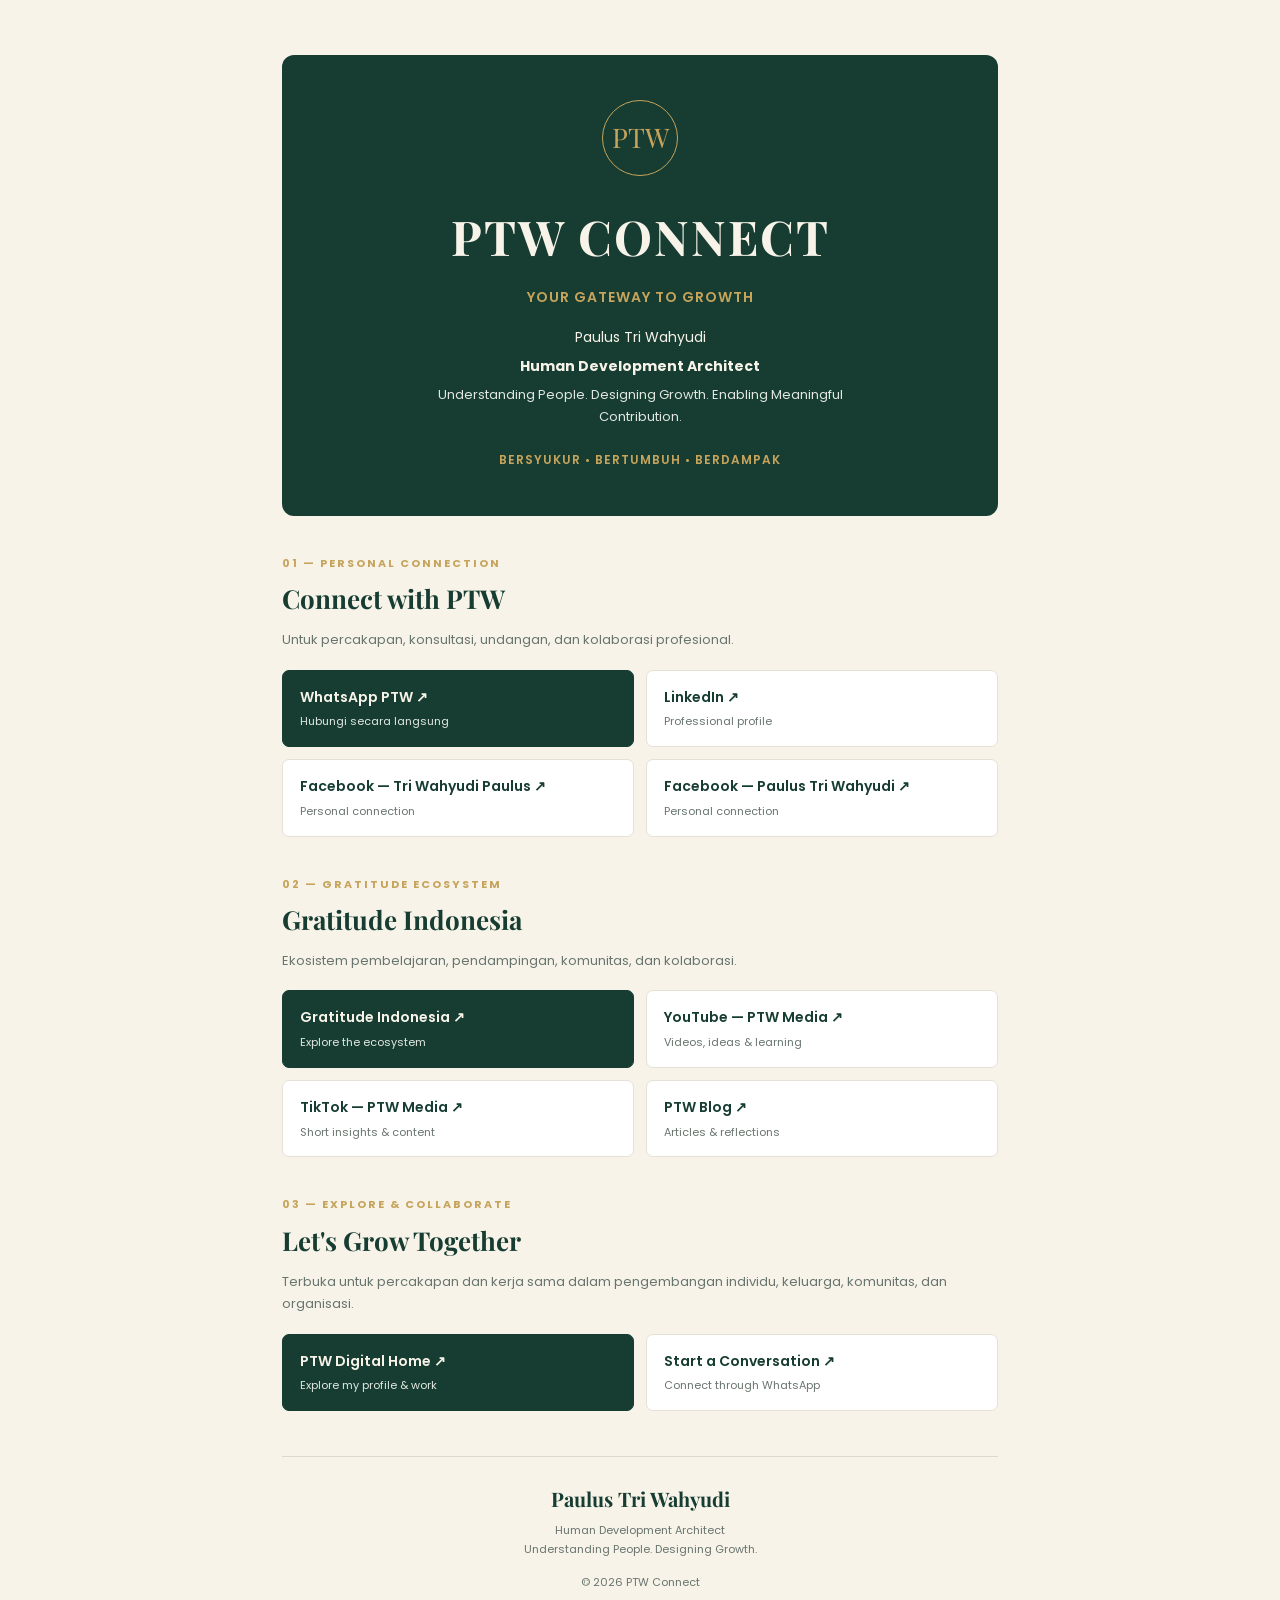
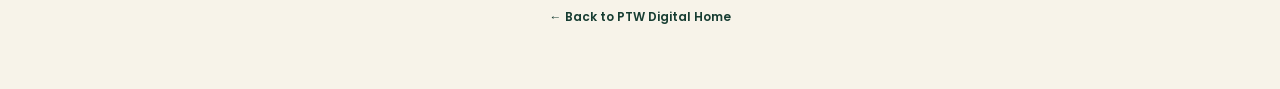
==== connect.html @ 4e91369a "Create PTW Connect landing page This HTML file serves as a landing page for PTW Connect, featuring p" ====
<!DOCTYPE html>
<html lang="id">
<head>
  <meta charset="UTF-8">
  <meta name="viewport" content="width=device-width, initial-scale=1.0">

  <title>PTW Connect | Paulus Tri Wahyudi</title>

  <meta name="description" content="Connect with Paulus Tri Wahyudi, Human Development Architect, and explore Gratitude Indonesia.">

  <link rel="preconnect" href="https://fonts.googleapis.com">
  <link rel="preconnect" href="https://fonts.gstatic.com" crossorigin>
  <link href="https://fonts.googleapis.com/css2?family=Poppins:wght@300;400;500;600;700&family=Playfair+Display:wght@500;600;700&display=swap" rel="stylesheet">

  <style>
    :root {
      --forest: #173D32;
      --forest-light: #285747;
      --cream: #F7F3E9;
      --gold: #C6A45C;
      --text: #26352E;
      --muted: #68756E;
      --white: #FFFFFF;
    }

    * {
      margin: 0;
      padding: 0;
      box-sizing: border-box;
    }

    body {
      font-family: 'Poppins', sans-serif;
      background: var(--cream);
      color: var(--text);
      line-height: 1.7;
    }

    .connect-page {
      width: 100%;
      max-width: 760px;
      margin: auto;
      padding: 55px 22px 35px;
    }

    .connect-hero {
      text-align: center;
      padding: 45px 25px;
      background: var(--forest);
      color: var(--cream);
      border-radius: 12px;
    }

    .connect-monogram {
      width: 76px;
      height: 76px;
      margin: 0 auto 20px;
      display: flex;
      align-items: center;
      justify-content: center;
      border: 1px solid var(--gold);
      border-radius: 50%;
      color: var(--gold);
      font-family: 'Playfair Display', serif;
      font-size: 27px;
    }

    .connect-hero h1 {
      font-family: 'Playfair Display', serif;
      font-size: clamp(34px, 7vw, 48px);
      letter-spacing: 2px;
      margin-bottom: 8px;
    }

    .connect-subtitle {
      color: var(--gold);
      font-size: 14px;
      font-weight: 600;
      letter-spacing: 1px;
      margin-bottom: 17px;
    }

    .connect-identity {
      font-size: 14px;
      margin-bottom: 5px;
    }

    .connect-description {
      max-width: 470px;
      margin: 0 auto;
      color: #E1E8E1;
      font-size: 13px;
    }

    .connect-tagline {
      margin-top: 22px;
      color: var(--gold);
      font-size: 12px;
      font-weight: 600;
      letter-spacing: 1px;
    }

    .connect-section {
      margin-top: 38px;
    }

    .connect-label {
      color: var(--gold);
      font-size: 11px;
      font-weight: 700;
      letter-spacing: 2px;
      margin-bottom: 5px;
    }

    .connect-section h2 {
      font-family: 'Playfair Display', serif;
      color: var(--forest);
      font-size: 26px;
      margin-bottom: 8px;
    }

    .connect-section > p {
      color: var(--muted);
      font-size: 13px;
      margin-bottom: 18px;
    }

    .connect-links {
      display: grid;
      grid-template-columns: 1fr 1fr;
      gap: 12px;
    }

    .connect-link {
      display: block;
      padding: 15px 17px;
      background: var(--white);
      border: 1px solid #E5E1D7;
      border-radius: 7px;
      text-decoration: none;
      color: var(--forest);
      transition: 0.25s ease;
    }

    .connect-link:hover {
      border-color: var(--gold);
      transform: translateY(-3px);
    }

    .connect-link strong {
      display: block;
      font-size: 14px;
      font-weight: 600;
      margin-bottom: 3px;
    }

    .connect-link span {
      display: block;
      color: var(--muted);
      font-size: 11px;
    }

    .connect-link.primary {
      background: var(--forest);
      border-color: var(--forest);
      color: var(--cream);
    }

    .connect-link.primary span {
      color: #E1E8E1;
    }

    .connect-footer {
      margin-top: 45px;
      padding: 25px 10px;
      border-top: 1px solid #DED9CD;
      text-align: center;
    }

    .connect-footer strong {
      display: block;
      color: var(--forest);
      font-family: 'Playfair Display', serif;
      font-size: 20px;
      margin-bottom: 5px;
    }

    .connect-footer p {
      color: var(--muted);
      font-size: 11px;
    }

    .connect-back {
      display: inline-block;
      margin-top: 15px;
      color: var(--forest);
      font-size: 12px;
      font-weight: 600;
      text-decoration: none;
    }

    @media (max-width: 520px) {
      .connect-page {
        padding: 22px 15px;
      }

      .connect-hero {
        padding: 38px 18px;
      }

      .connect-links {
        grid-template-columns: 1fr;
      }
    }
  </style>
</head>

<body>
  <main class="connect-page">

    <header class="connect-hero">
      <div class="connect-monogram">PTW</div>

      <h1>PTW CONNECT</h1>
      <div class="connect-subtitle">YOUR GATEWAY TO GROWTH</div>

      <p class="connect-identity">Paulus Tri Wahyudi</p>
      <p class="connect-identity"><strong>Human Development Architect</strong></p>

      <p class="connect-description">
        Understanding People. Designing Growth.
        Enabling Meaningful Contribution.
      </p>

      <div class="connect-tagline">
        BERSYUKUR • BERTUMBUH • BERDAMPAK
      </div>
    </header>

    <section class="connect-section">
      <div class="connect-label">01 — PERSONAL CONNECTION</div>
      <h2>Connect with PTW</h2>
      <p>Untuk percakapan, konsultasi, undangan, dan kolaborasi profesional.</p>

      <div class="connect-links">
        <a class="connect-link primary"
           href="https://wa.me/6289638962843"
           target="_blank" rel="noopener noreferrer">
          <strong>WhatsApp PTW ↗</strong>
          <span>Hubungi secara langsung</span>
        </a>

        <a class="connect-link"
           href="https://www.linkedin.com/in/paulus-tri-wahyudi-9019326a/"
           target="_blank" rel="noopener noreferrer">
          <strong>LinkedIn ↗</strong>
          <span>Professional profile</span>
        </a>

        <a class="connect-link"
           href="https://www.facebook.com/Paulustriwahyudi"
           target="_blank" rel="noopener noreferrer">
          <strong>Facebook — Tri Wahyudi Paulus ↗</strong>
          <span>Personal connection</span>
        </a>

        <a class="connect-link"
           href="https://www.facebook.com/paulus.triwahyudi.3"
           target="_blank" rel="noopener noreferrer">
          <strong>Facebook — Paulus Tri Wahyudi ↗</strong>
          <span>Personal connection</span>
        </a>
      </div>
    </section>

    <section class="connect-section">
      <div class="connect-label">02 — GRATITUDE ECOSYSTEM</div>
      <h2>Gratitude Indonesia</h2>
      <p>Ekosistem pembelajaran, pendampingan, komunitas, dan kolaborasi.</p>

      <div class="connect-links">
        <a class="connect-link primary"
           href="https://www.facebook.com/profile.php?id=61588974992456"
           target="_blank" rel="noopener noreferrer">
          <strong>Gratitude Indonesia ↗</strong>
          <span>Explore the ecosystem</span>
        </a>

        <a class="connect-link"
           href="https://www.youtube.com/@ptwmedia8630"
           target="_blank" rel="noopener noreferrer">
          <strong>YouTube — PTW Media ↗</strong>
          <span>Videos, ideas & learning</span>
        </a>

        <a class="connect-link"
           href="https://www.tiktok.com/@ptwmedia"
           target="_blank" rel="noopener noreferrer">
          <strong>TikTok — PTW Media ↗</strong>
          <span>Short insights & content</span>
        </a>

        <a class="connect-link"
           href="https://paulustriwahyudi.blogspot.com/"
           target="_blank" rel="noopener noreferrer">
          <strong>PTW Blog ↗</strong>
          <span>Articles & reflections</span>
        </a>
      </div>
    </section>

    <section class="connect-section">
      <div class="connect-label">03 — EXPLORE & COLLABORATE</div>
      <h2>Let's Grow Together</h2>
      <p>
        Terbuka untuk percakapan dan kerja sama dalam pengembangan
        individu, keluarga, komunitas, dan organisasi.
      </p>

      <div class="connect-links">
        <a class="connect-link primary"
           href="https://ptwgratitude.github.io/ptw-digital-home/"
           target="_blank" rel="noopener noreferrer">
          <strong>PTW Digital Home ↗</strong>
          <span>Explore my profile & work</span>
        </a>

        <a class="connect-link"
           href="https://wa.me/6289638962843"
           target="_blank" rel="noopener noreferrer">
          <strong>Start a Conversation ↗</strong>
          <span>Connect through WhatsApp</span>
        </a>
      </div>
    </section>

    <footer class="connect-footer">
      <strong>Paulus Tri Wahyudi</strong>
      <p>Human Development Architect</p>
      <p>Understanding People. Designing Growth.</p>
      <p style="margin-top: 15px;">© 2026 PTW Connect</p>

      <a class="connect-back"
         href="https://ptwgratitude.github.io/ptw-digital-home/">
        ← Back to PTW Digital Home
      </a>
    </footer>

  </main>
</body>
</html>
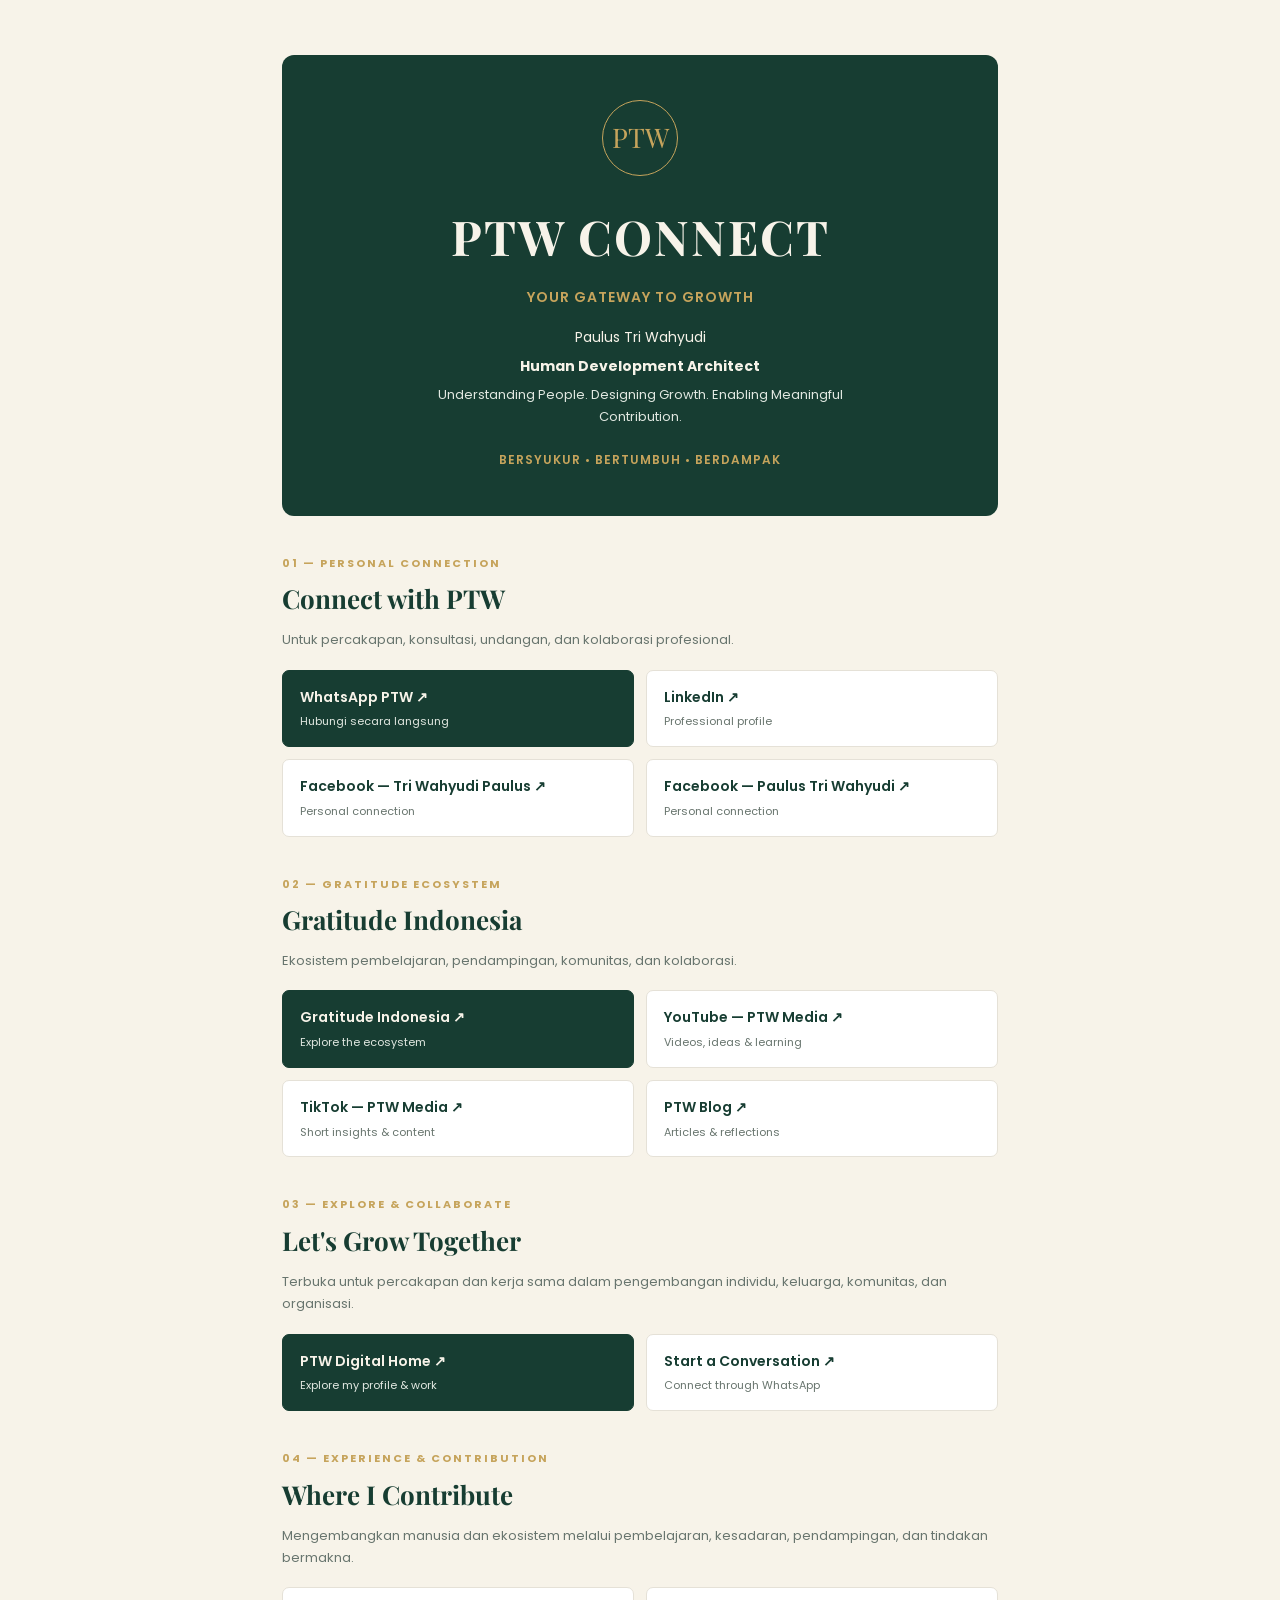
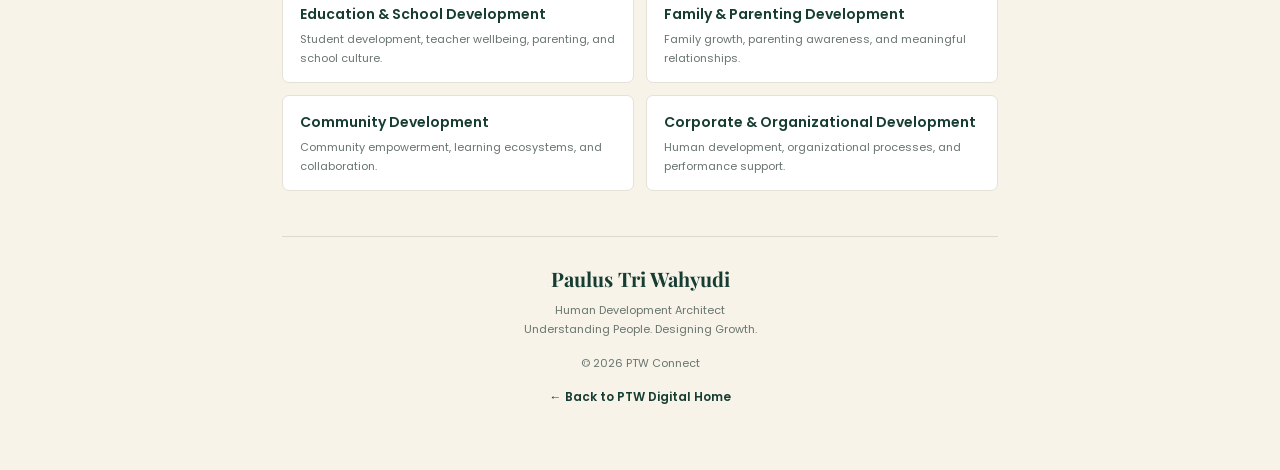
==== commit 5678ceb5: "Add experience and contribution section Added a new section detailing experience and contributions i" ====
--- a/connect.html
+++ b/connect.html
@@ -333,7 +333,38 @@
         </a>
       </div>
     </section>
-
+<section class="connect-section">
+  <div class="connect-label">04 — EXPERIENCE & CONTRIBUTION</div>
+  <h2>Where I Contribute</h2>
+  <p>
+    Mengembangkan manusia dan ekosistem melalui pembelajaran,
+    kesadaran, pendampingan, dan tindakan bermakna.
+  </p>
+
+  <div class="connect-links">
+
+    <div class="connect-link">
+      <strong>Education & School Development</strong>
+      <span>Student development, teacher wellbeing, parenting, and school culture.</span>
+    </div>
+
+    <div class="connect-link">
+      <strong>Family & Parenting Development</strong>
+      <span>Family growth, parenting awareness, and meaningful relationships.</span>
+    </div>
+
+    <div class="connect-link">
+      <strong>Community Development</strong>
+      <span>Community empowerment, learning ecosystems, and collaboration.</span>
+    </div>
+
+    <div class="connect-link">
+      <strong>Corporate & Organizational Development</strong>
+      <span>Human development, organizational processes, and performance support.</span>
+    </div>
+
+  </div>
+</section>
     <footer class="connect-footer">
       <strong>Paulus Tri Wahyudi</strong>
       <p>Human Development Architect</p>
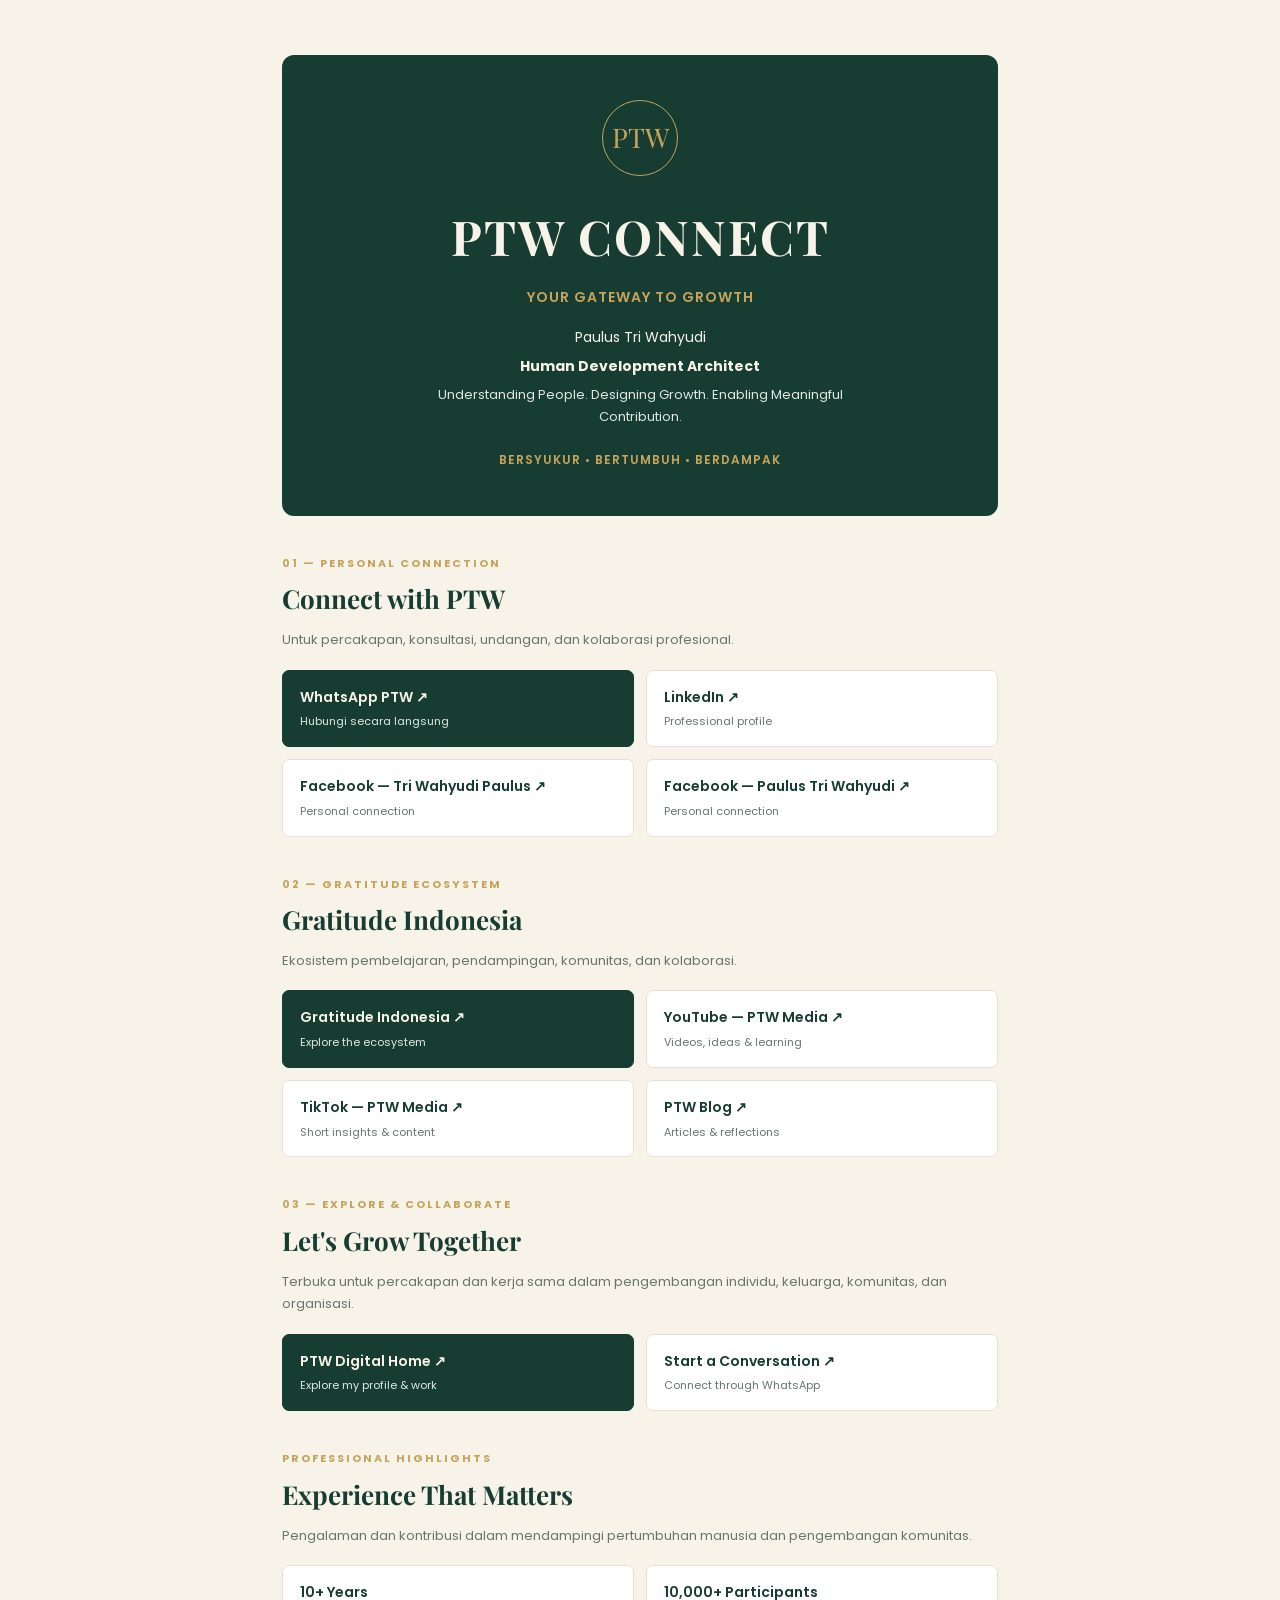
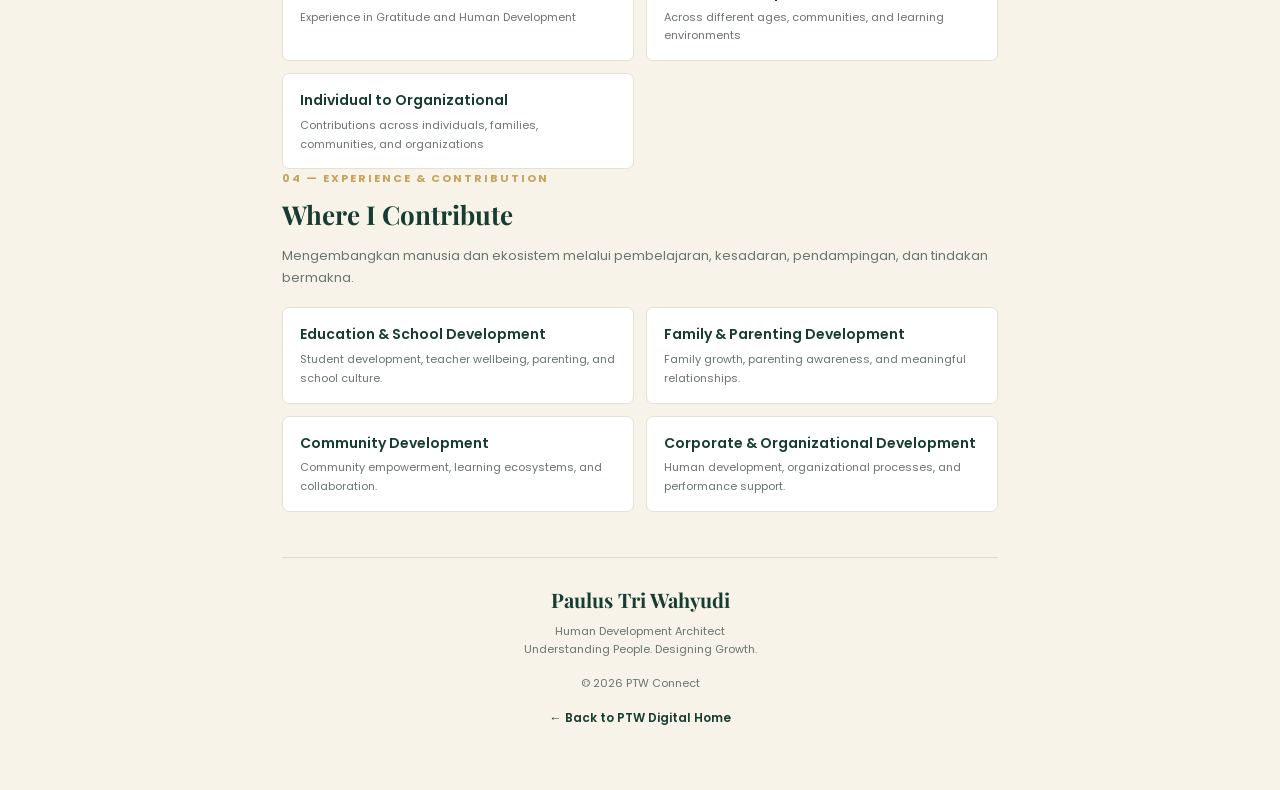
==== commit 2028e0ea: "Add PTW professional highlights Added a new section for professional highlights detailing experience" ====
--- a/connect.html
+++ b/connect.html
@@ -333,8 +333,34 @@
         </a>
       </div>
     </section>
-<section class="connect-section">
-  <div class="connect-label">04 — EXPERIENCE & CONTRIBUTION</div>
+<section class="connect-section"> 
+  <section class="connect-section">
+  <div class="connect-label">PROFESSIONAL HIGHLIGHTS</div>
+  <h2>Experience That Matters</h2>
+  <p>
+    Pengalaman dan kontribusi dalam mendampingi pertumbuhan
+    manusia dan pengembangan komunitas.
+  </p>
+
+  <div class="connect-links">
+
+    <div class="connect-link">
+      <strong>10+ Years</strong>
+      <span>Experience in Gratitude and Human Development</span>
+    </div>
+
+    <div class="connect-link">
+      <strong>10,000+ Participants</strong>
+      <span>Across different ages, communities, and learning environments</span>
+    </div>
+
+    <div class="connect-link">
+      <strong>Individual to Organizational</strong>
+      <span>Contributions across individuals, families, communities, and organizations</span>
+    </div>
+
+  </div>
+</section>  <div class="connect-label">04 — EXPERIENCE & CONTRIBUTION</div>
   <h2>Where I Contribute</h2>
   <p>
     Mengembangkan manusia dan ekosistem melalui pembelajaran,
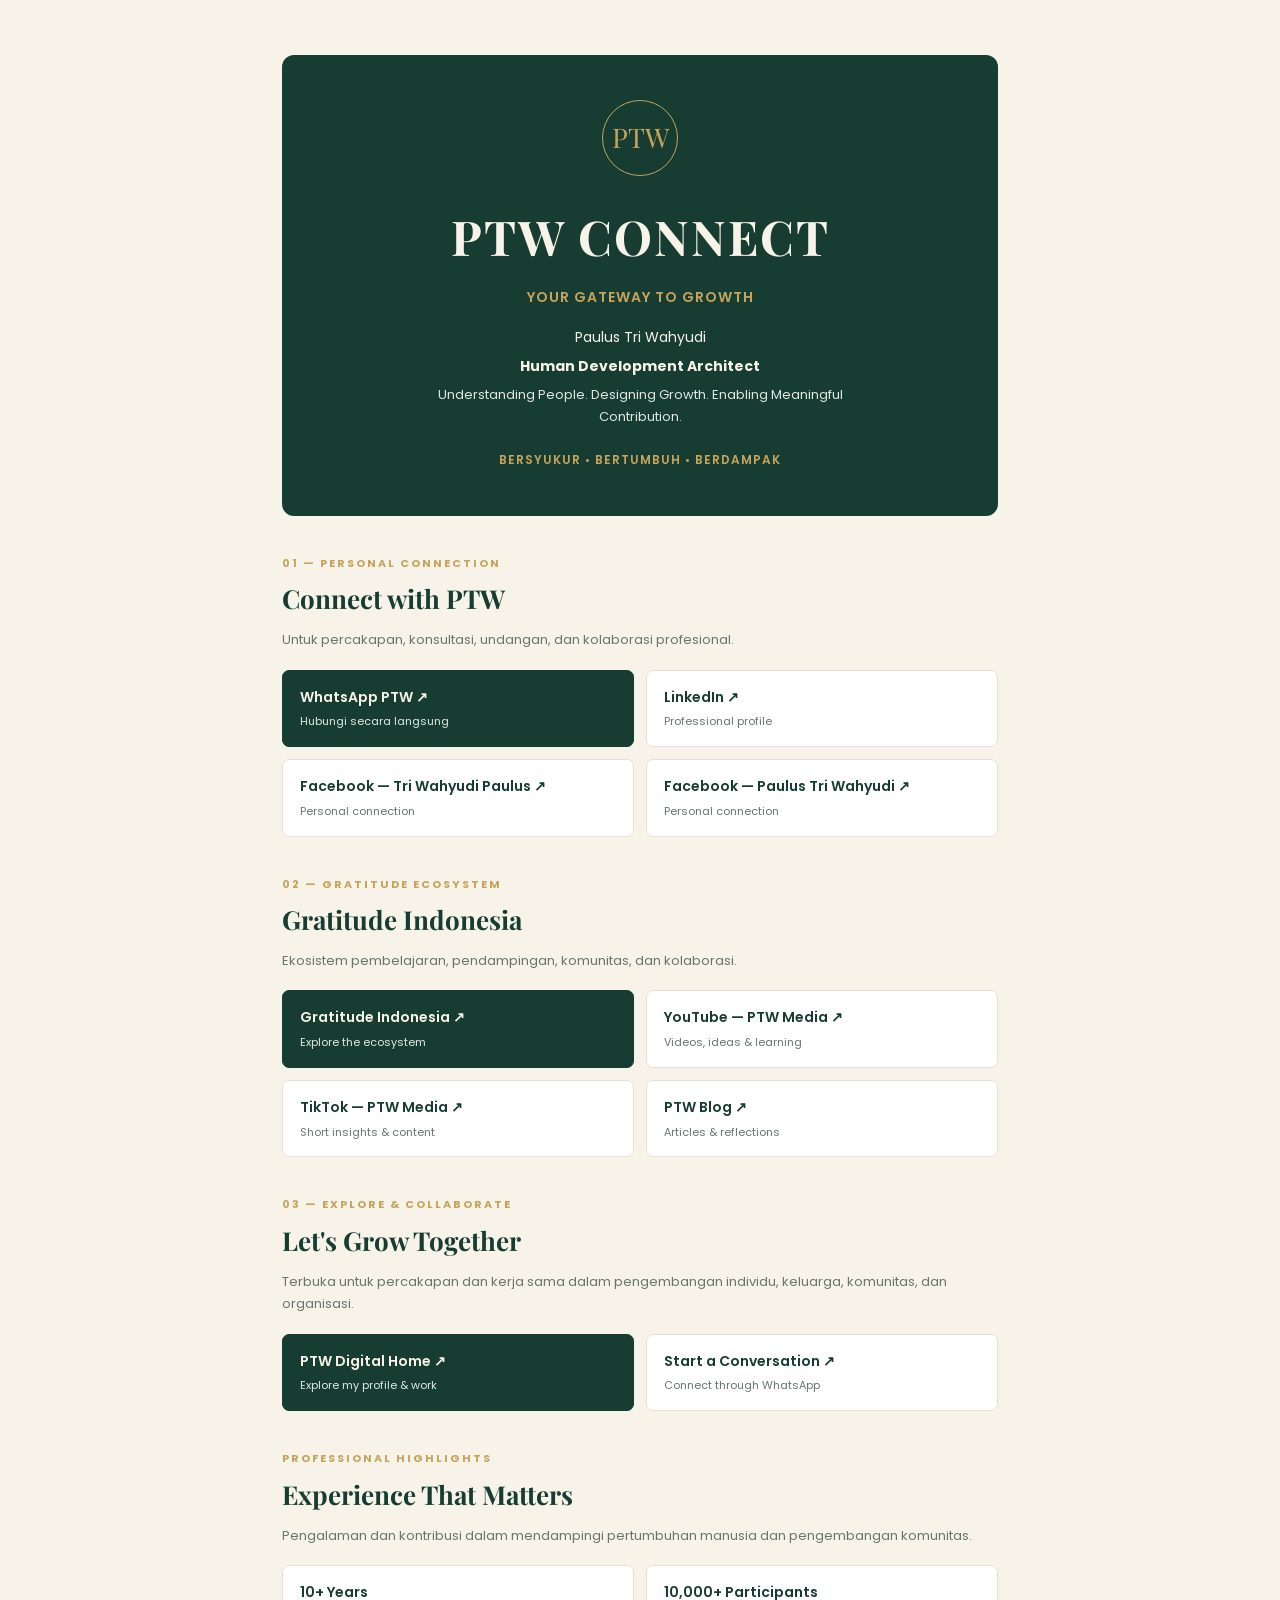
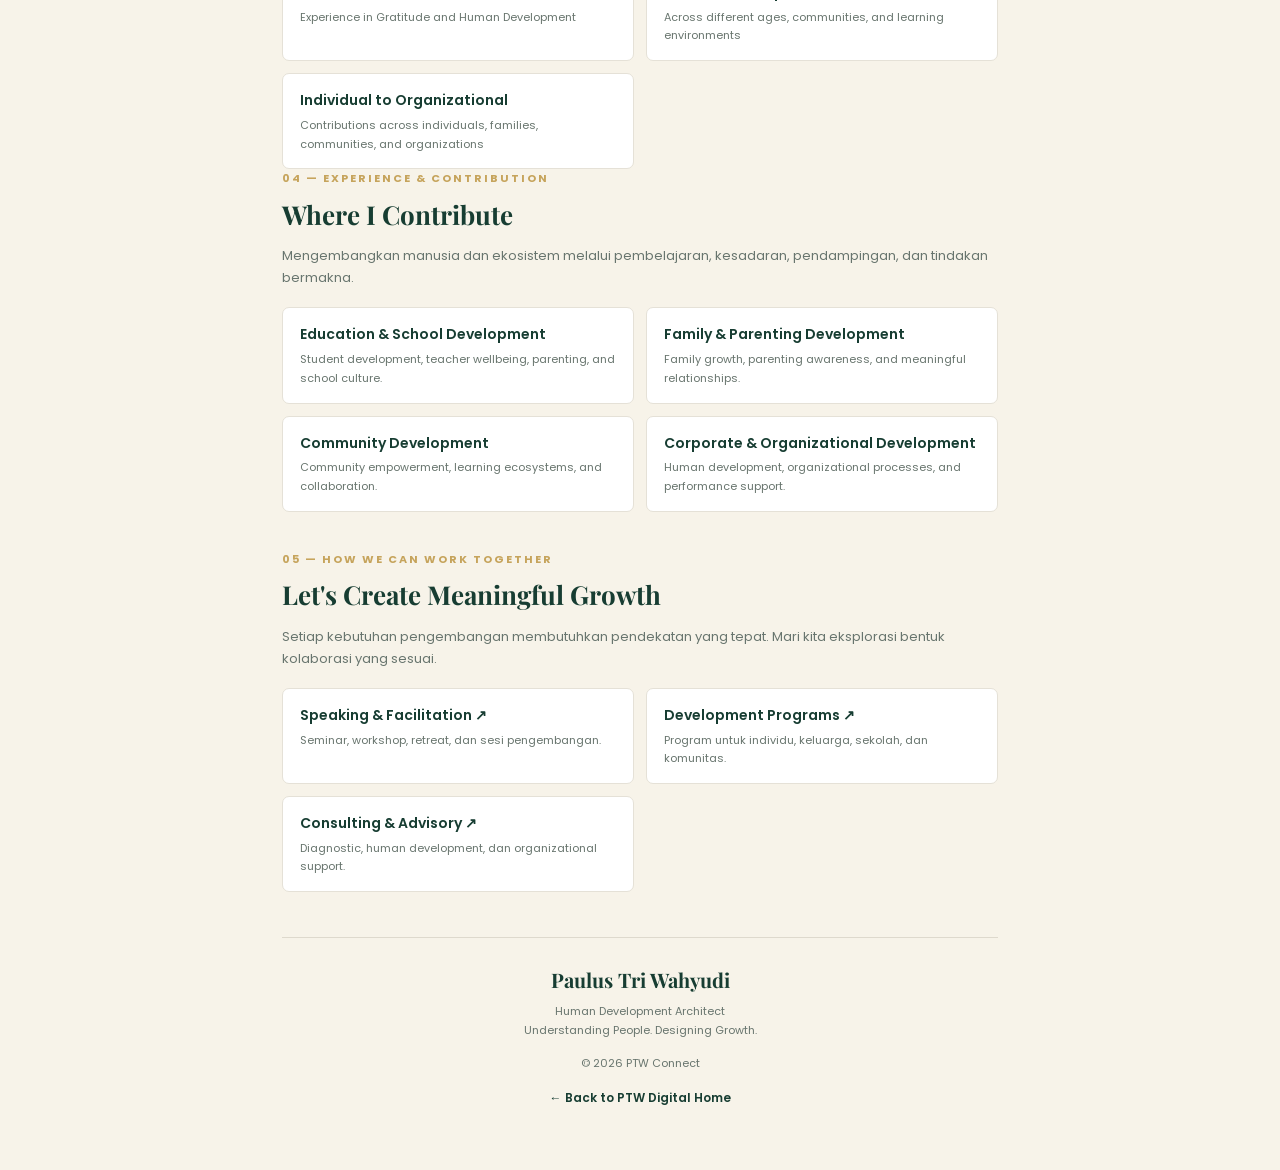
==== commit 0394f819: "Add PTW collaboration pathways Added a new section for collaboration opportunities with links for Sp" ====
--- a/connect.html
+++ b/connect.html
@@ -390,6 +390,39 @@
     </div>
 
   </div>
+</section> 
+    <section class="connect-section">
+  <div class="connect-label">05 — HOW WE CAN WORK TOGETHER</div>
+  <h2>Let's Create Meaningful Growth</h2>
+  <p>
+    Setiap kebutuhan pengembangan membutuhkan pendekatan yang tepat.
+    Mari kita eksplorasi bentuk kolaborasi yang sesuai.
+  </p>
+
+  <div class="connect-links">
+
+    <a class="connect-link"
+       href="https://wa.me/6289638962843?text=Halo%20PTW%2C%20saya%20ingin%20berdiskusi%20tentang%20Speaking%20%26%20Facilitation."
+       target="_blank" rel="noopener noreferrer">
+      <strong>Speaking & Facilitation ↗</strong>
+      <span>Seminar, workshop, retreat, dan sesi pengembangan.</span>
+    </a>
+
+    <a class="connect-link"
+       href="https://wa.me/6289638962843?text=Halo%20PTW%2C%20saya%20ingin%20berdiskusi%20tentang%20Development%20Programs."
+       target="_blank" rel="noopener noreferrer">
+      <strong>Development Programs ↗</strong>
+      <span>Program untuk individu, keluarga, sekolah, dan komunitas.</span>
+    </a>
+
+    <a class="connect-link"
+       href="https://wa.me/6289638962843?text=Halo%20PTW%2C%20saya%20ingin%20berdiskusi%20tentang%20Consulting%20%26%20Advisory."
+       target="_blank" rel="noopener noreferrer">
+      <strong>Consulting & Advisory ↗</strong>
+      <span>Diagnostic, human development, dan organizational support.</span>
+    </a>
+
+  </div>
 </section>
     <footer class="connect-footer">
       <strong>Paulus Tri Wahyudi</strong>
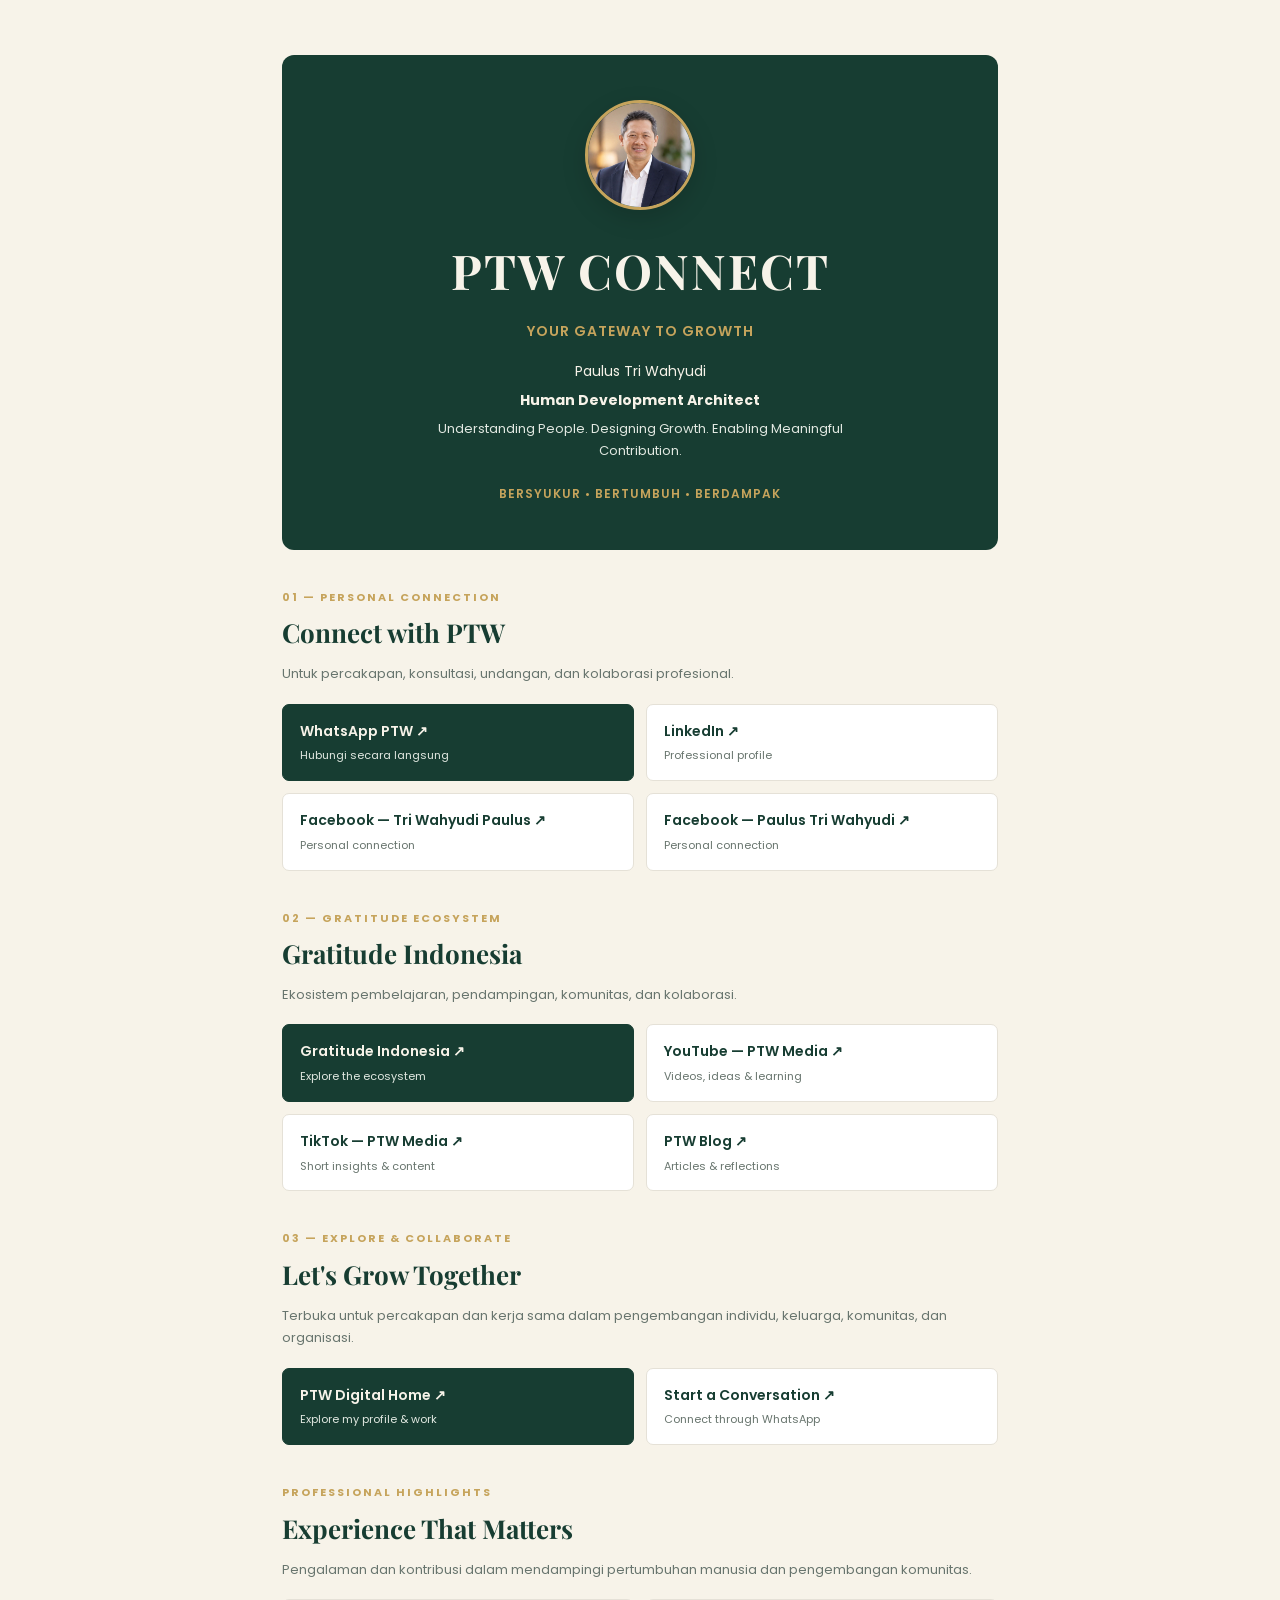
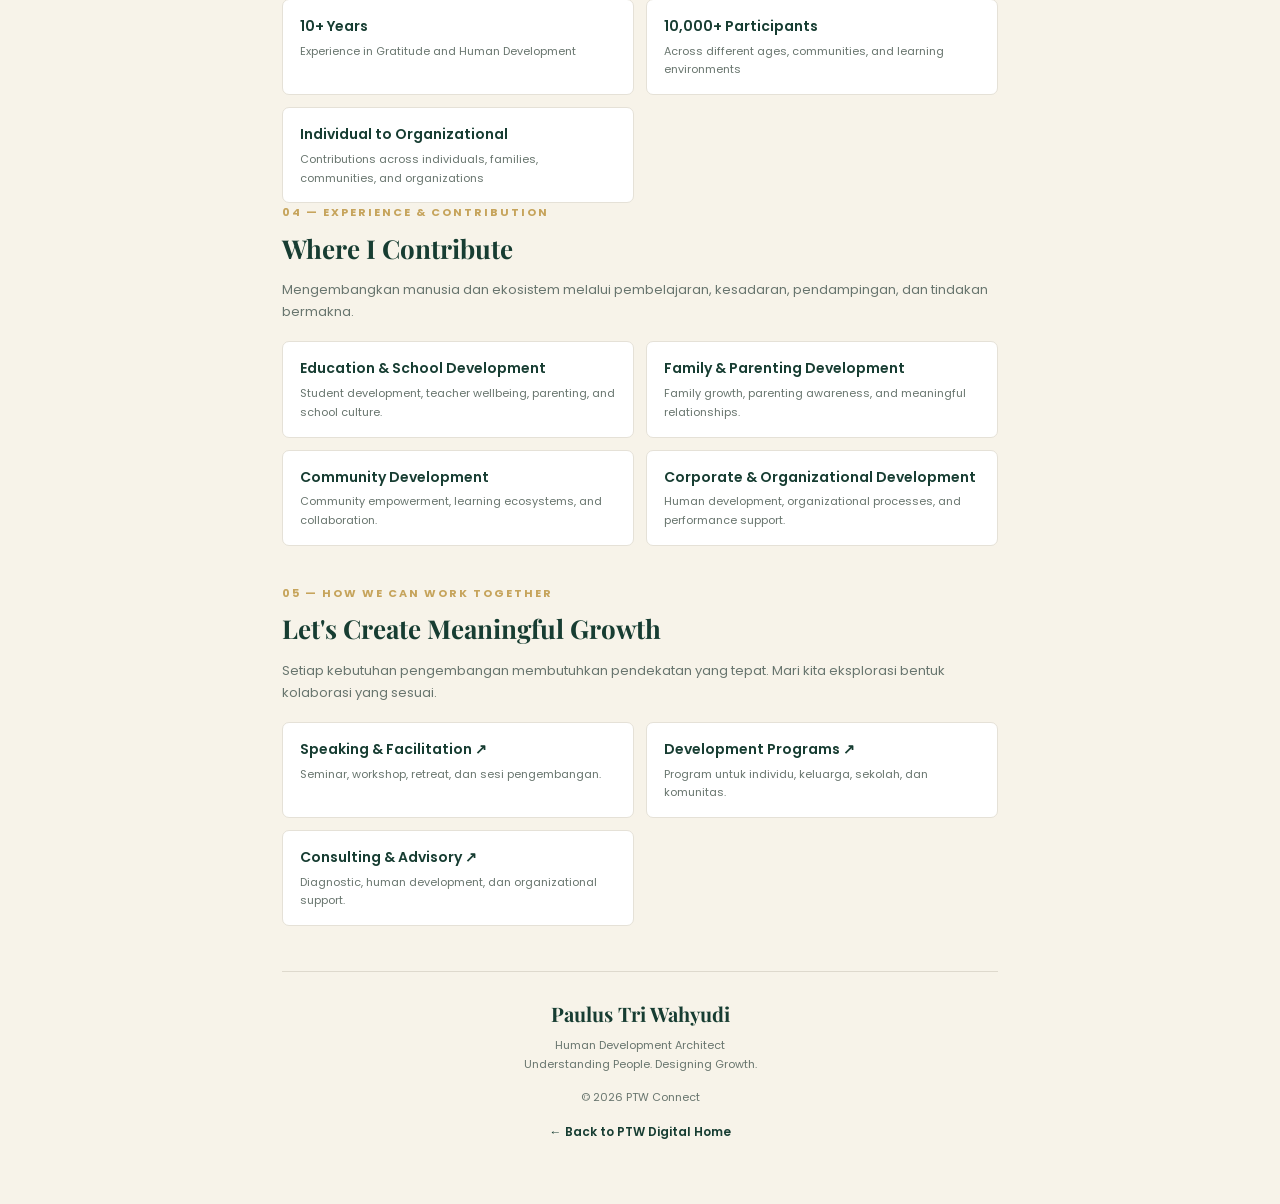
==== commit bc218f0e: "Update profile display in connect.html Replaced the connect-monogram with a profile photo and update" ====
--- a/connect.html
+++ b/connect.html
@@ -51,18 +51,16 @@
       border-radius: 12px;
     }
 
-    .connect-monogram {
-      width: 76px;
-      height: 76px;
-      margin: 0 auto 20px;
-      display: flex;
-      align-items: center;
-      justify-content: center;
-      border: 1px solid var(--gold);
-      border-radius: 50%;
-      color: var(--gold);
-      font-family: 'Playfair Display', serif;
-      font-size: 27px;
+    .connect-profile-photo {
+  width: 110px;
+  height: 110px;
+  margin: 0 auto 20px;
+  display: block;
+  object-fit: cover;
+  object-position: center 25%;
+  border: 3px solid var(--gold);
+  border-radius: 50%;
+  box-shadow: 0 8px 24px rgba(0, 0, 0, 0.15);
     }
 
     .connect-hero h1 {
@@ -219,7 +217,11 @@
   <main class="connect-page">
 
     <header class="connect-hero">
-      <div class="connect-monogram">PTW</div>
+      <img
+  src="https://ptwgratitude.github.io/ptw-digital-home/ptw-profile.png"
+  alt="Paulus Tri Wahyudi"
+  class="connect-profile-photo"
+>
 
       <h1>PTW CONNECT</h1>
       <div class="connect-subtitle">YOUR GATEWAY TO GROWTH</div>
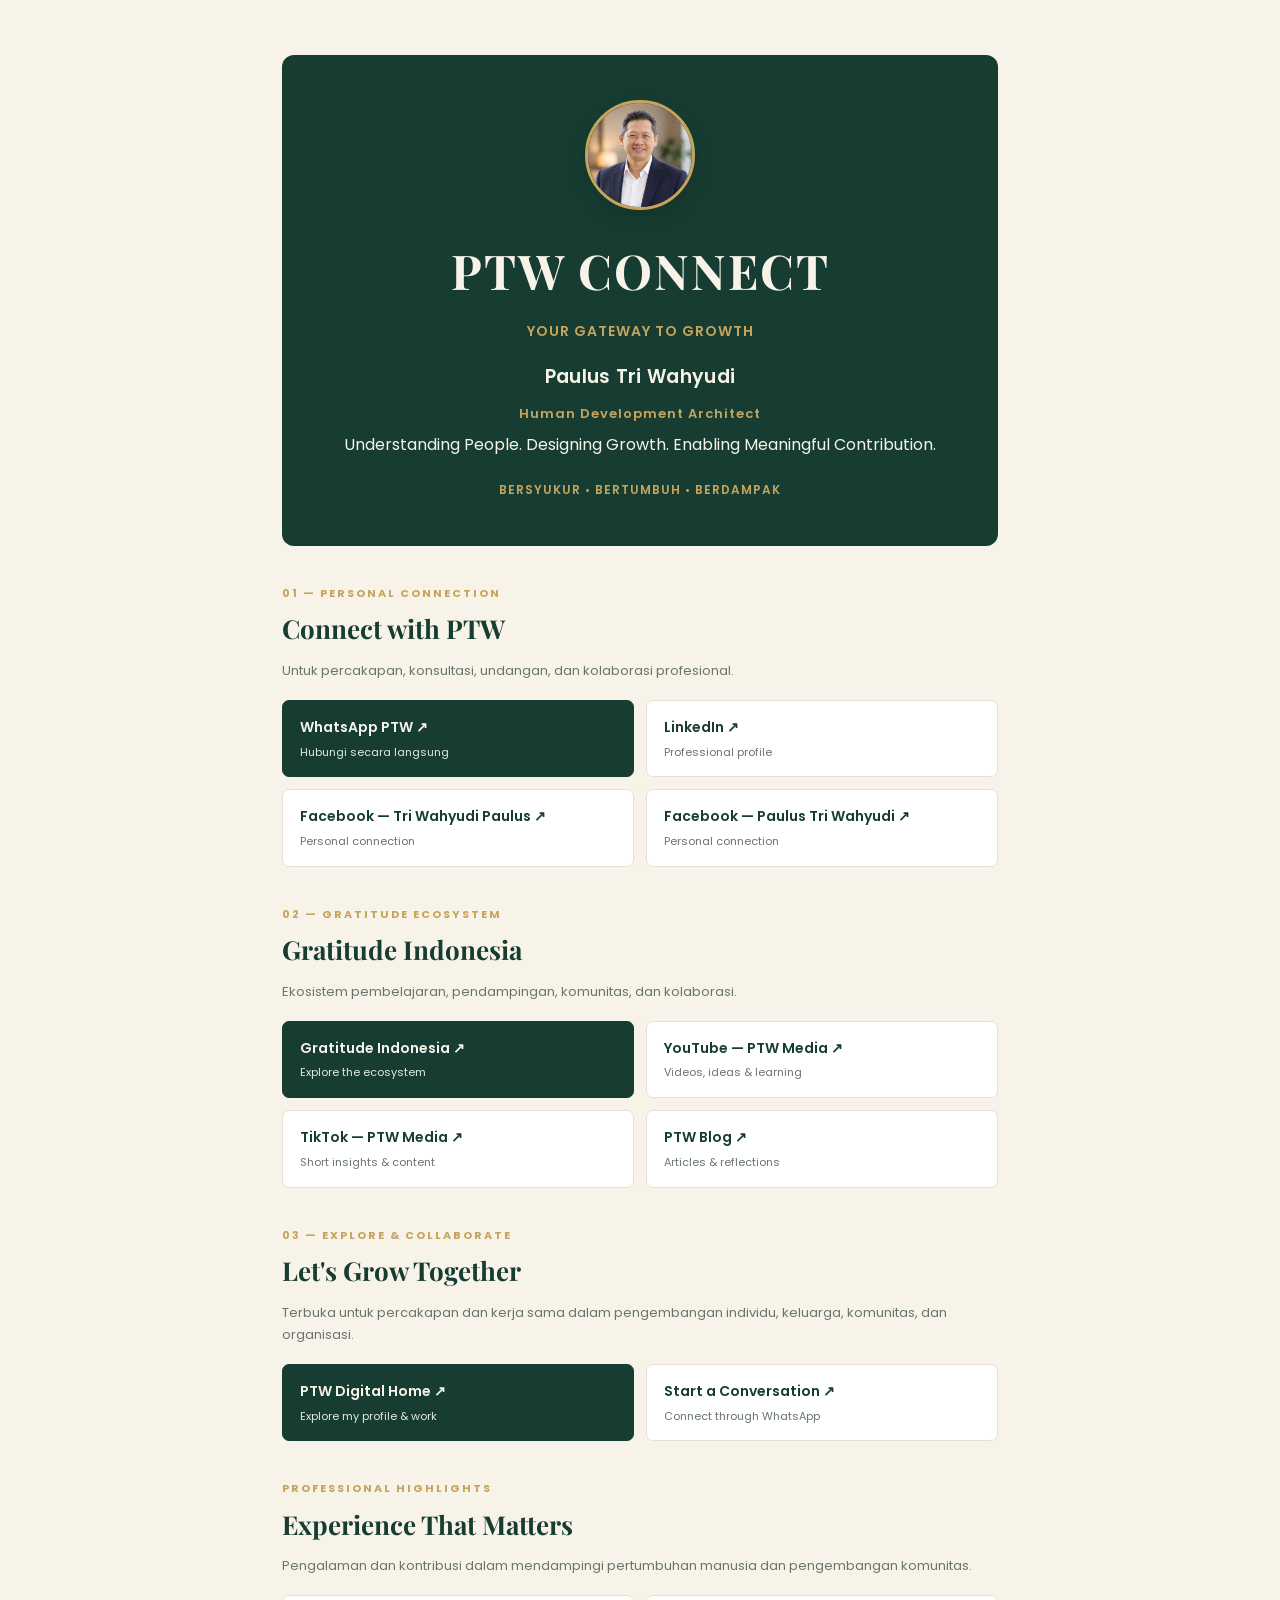
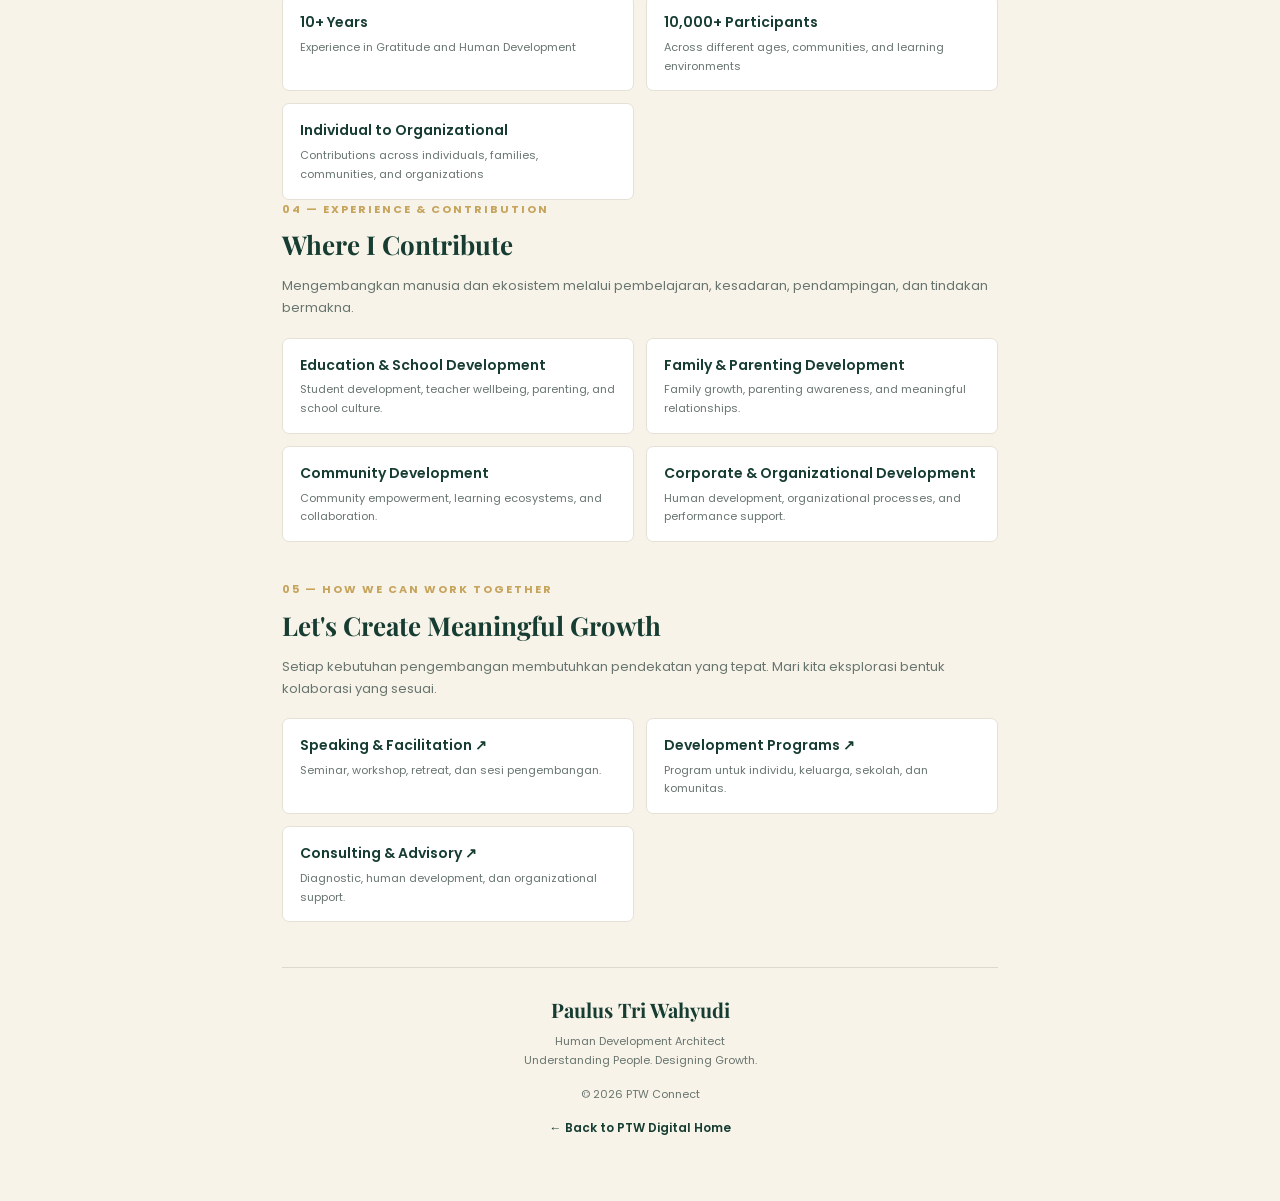
==== commit b7a2c955: "Enhance .connect-identity styles Updated styles for .connect-identity class and its variants." ====
--- a/connect.html
+++ b/connect.html
@@ -79,8 +79,24 @@
     }
 
     .connect-identity {
-      font-size: 14px;
-      margin-bottom: 5px;
+  font-size: 15px;
+  margin-bottom: 6px;
+  letter-spacing: 0.3px;
+}
+
+.connect-identity:first-of-type {
+  margin-top: 18px;
+  font-size: 19px;
+  font-weight: 600;
+  color: var(--cream);
+}
+
+.connect-identity strong {
+  color: var(--gold);
+  font-size: 13px;
+  font-weight: 600;
+  letter-spacing: 1px;
+}
     }
 
     .connect-description {
